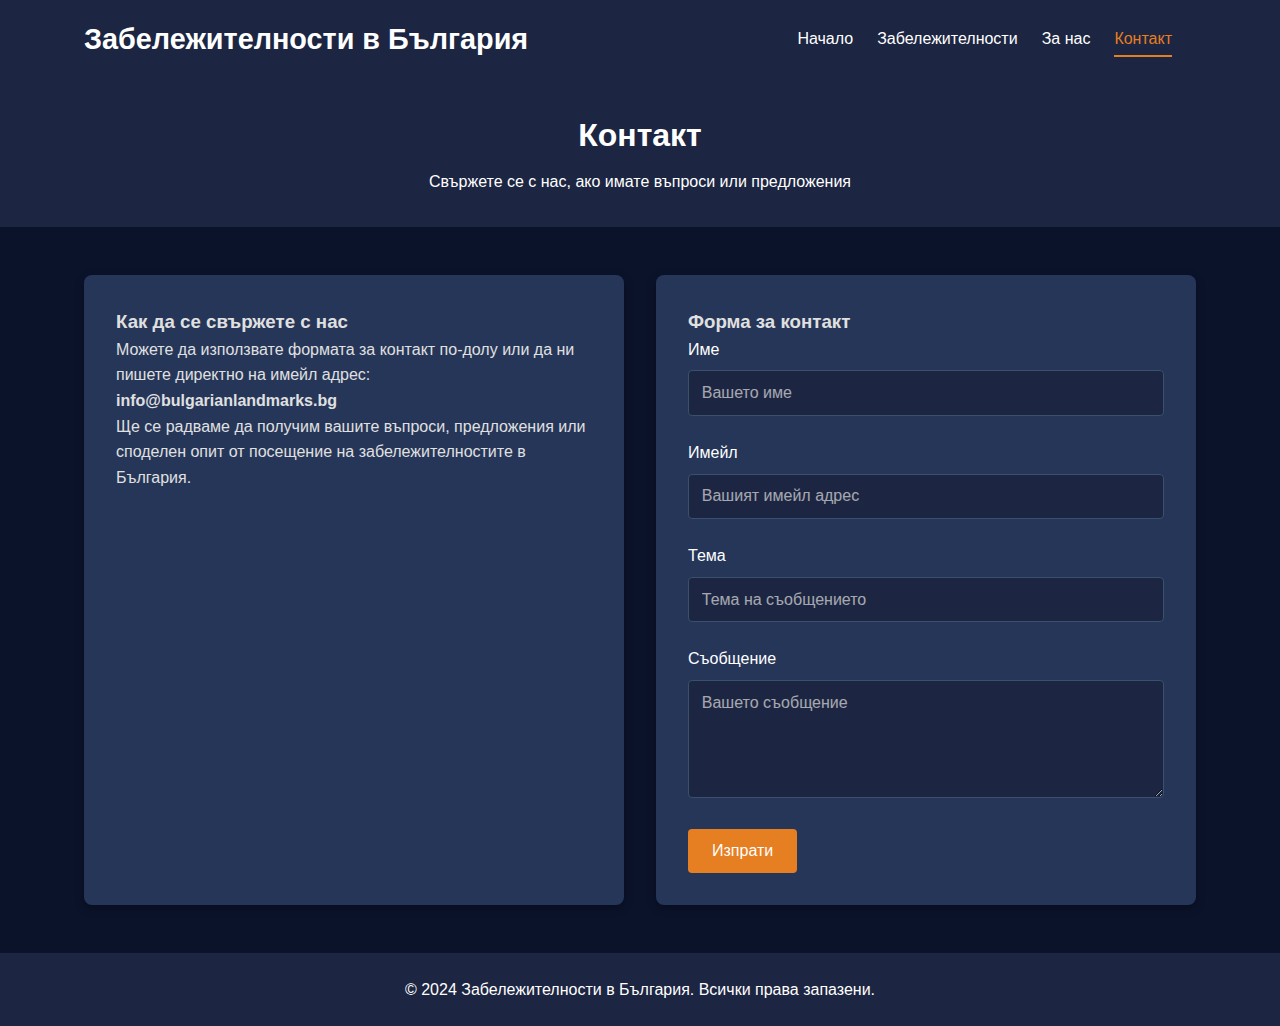
==== contact.html @ cce91a6a "git init" ====
<!DOCTYPE html>
<html lang="bg">
<head>
    <meta charset="UTF-8">
    <meta name="viewport" content="width=device-width, initial-scale=1.0">
    <title>Контакт - Забележителности в България</title>
    <link rel="stylesheet" href="css/style.css">
</head>
<body>
    <header>
        <div class="container">
            <h1>Забележителности в България</h1>
            <nav>
                <ul>
                    <li><a href="index.html">Начало</a></li>
                    <li><a href="landmarks.html">Забележителности</a></li>
                    <li><a href="about.html">За нас</a></li>
                    <li><a href="contact.html" class="active">Контакт</a></li>
                </ul>
            </nav>
        </div>
    </header>

    <main>
        <section class="page-title">
            <div class="container">
                <h2>Контакт</h2>
                <p>Свържете се с нас, ако имате въпроси или предложения</p>
            </div>
        </section>

        <section class="contact-content">
            <div class="container">
                <div class="contact-info">
                    <h3>Как да се свържете с нас</h3>
                    <p>Можете да използвате формата за контакт по-долу или да ни пишете директно на имейл адрес: <strong>info@bulgarianlandmarks.bg</strong></p>
                    <p>Ще се радваме да получим вашите въпроси, предложения или споделен опит от посещение на забележителностите в България.</p>
                </div>

                <div class="contact-form">
                    <h3>Форма за контакт</h3>
                    <form>
                        <div class="form-group">
                            <label for="name">Име</label>
                            <input type="text" id="name" name="name" placeholder="Вашето име" required>
                        </div>
                        
                        <div class="form-group">
                            <label for="email">Имейл</label>
                            <input type="email" id="email" name="email" placeholder="Вашият имейл адрес" required>
                        </div>
                        
                        <div class="form-group">
                            <label for="subject">Тема</label>
                            <input type="text" id="subject" name="subject" placeholder="Тема на съобщението">
                        </div>
                        
                        <div class="form-group">
                            <label for="message">Съобщение</label>
                            <textarea id="message" name="message" rows="5" placeholder="Вашето съобщение" required></textarea>
                        </div>
                        
                        <button type="submit" class="btn">Изпрати</button>
                    </form>
                </div>
            </div>
        </section>
    </main>

    <footer>
        <div class="container">
            <p>&copy; 2024 Забележителности в България. Всички права запазени.</p>
        </div>
    </footer>
</body>
</html>
---- css/style.css ----
/* Base styles */
:root {
    --primary-color: #3a506b;
    --secondary-color: #1c2541;
    --accent-color: #e67e22;
    --dark-bg: #0b132b;
    --medium-bg: #1c2541;
    --light-bg: #253659;
    --dark-text: #e0e0e0;
    --light-text: #ffffff;
    --border-color: #3a506b;
}

* {
    margin: 0;
    padding: 0;
    box-sizing: border-box;
}

html, body {
    height: 100%;
}

body {
    font-family: 'Segoe UI', Tahoma, Geneva, Verdana, sans-serif;
    line-height: 1.6;
    color: var(--dark-text);
    background-color: var(--dark-bg);
    display: flex;
    flex-direction: column;
}

.container {
    width: 90%;
    max-width: 1200px;
    margin: 0 auto;
    padding: 0 20px;
}

main {
    flex: 1 0 auto;
}

img {
    max-width: 100%;
    height: auto;
    display: block;
}

a {
    text-decoration: none;
    color: var(--accent-color);
}

ul {
    list-style: none;
}

/* Header styles */
header {
    background-color: var(--medium-bg);
    color: var(--light-text);
    padding: 1rem 0;
    box-shadow: 0 2px 5px rgba(0, 0, 0, 0.3);
}

header h1 {
    margin-bottom: 1rem;
    font-size: 1.8rem;
}

header nav ul {
    display: flex;
    flex-wrap: wrap;
}

header nav ul li {
    margin-right: 1.5rem;
}

header nav ul li a {
    color: var(--light-text);
    font-weight: 500;
    padding: 0.5rem 0;
    transition: all 0.3s ease;
    border-bottom: 2px solid transparent;
}

header nav ul li a:hover,
header nav ul li a.active {
    border-bottom: 2px solid var(--accent-color);
    color: var(--accent-color);
}

/* Hero section */
.hero {
    background-color: var(--secondary-color);
    color: var(--light-text);
    padding: 3rem 0;
    text-align: center;
}

.hero h2 {
    font-size: 2.5rem;
    margin-bottom: 1rem;
}

.hero p {
    font-size: 1.2rem;
    max-width: 800px;
    margin: 0 auto;
}

/* Intro section */
.intro {
    padding: 3rem 0;
    text-align: center;
}

.intro h2 {
    margin-bottom: 1.5rem;
    color: var(--light-text);
}

.intro p {
    margin-bottom: 1.5rem;
    max-width: 800px;
    margin-left: auto;
    margin-right: auto;
}

/* Page title */
.page-title {
    background-color: var(--secondary-color);
    color: var(--light-text);
    padding: 2rem 0;
    text-align: center;
}

.page-title h2 {
    font-size: 2rem;
    margin-bottom: 0.5rem;
}

/* Landmarks section */
.landmarks {
    padding: 3rem 0;
}

.landmark-card {
    display: flex;
    flex-direction: column;
    margin-bottom: 3rem;
    background-color: var(--light-bg);
    border-radius: 8px;
    overflow: hidden;
    box-shadow: 0 3px 10px rgba(0, 0, 0, 0.3);
}

.landmark-image {
    height: 300px;
    overflow: hidden;
}

.landmark-image img {
    width: 100%;
    height: 100%;
    object-fit: cover;
    transition: transform 0.3s ease;
}

.landmark-card:hover .landmark-image img {
    transform: scale(1.05);
}

.landmark-info {
    padding: 1.5rem;
}

.landmark-info h3 {
    color: var(--light-text);
    margin-bottom: 1rem;
    font-size: 1.5rem;
}

.landmark-info p {
    margin-bottom: 1rem;
}

/* About section */
.about-content {
    padding: 3rem 0;
}

.about-info {
    background-color: var(--light-bg);
    padding: 2rem;
    border-radius: 8px;
    box-shadow: 0 3px 10px rgba(0, 0, 0, 0.3);
}

.about-info h3 {
    color: var(--light-text);
    margin: 1.5rem 0 1rem;
}

.about-info h3:first-child {
    margin-top: 0;
}

/* Contact section */
.contact-content {
    padding: 3rem 0;
    display: flex;
    flex-direction: column;
}

.contact-info {
    background-color: var(--light-bg);
    padding: 2rem;
    border-radius: 8px;
    box-shadow: 0 3px 10px rgba(0, 0, 0, 0.3);
    margin-bottom: 2rem;
}

.contact-form {
    background-color: var(--light-bg);
    padding: 2rem;
    border-radius: 8px;
    box-shadow: 0 3px 10px rgba(0, 0, 0, 0.3);
}

.form-group {
    margin-bottom: 1.5rem;
}

.form-group label {
    display: block;
    margin-bottom: 0.5rem;
    font-weight: 500;
    color: var(--light-text);
}

.form-group input,
.form-group textarea {
    width: 100%;
    padding: 0.8rem;
    border: 1px solid var(--border-color);
    border-radius: 4px;
    font-family: inherit;
    font-size: 1rem;
    background-color: var(--medium-bg);
    color: var(--light-text);
}

.form-group input::placeholder,
.form-group textarea::placeholder {
    color: var(--dark-text);
    opacity: 0.7;
}

.form-group textarea {
    resize: vertical;
}

/* Button styles */
.btn {
    display: inline-block;
    background-color: var(--accent-color);
    color: var(--light-text);
    padding: 0.8rem 1.5rem;
    border: none;
    border-radius: 4px;
    cursor: pointer;
    font-size: 1rem;
    font-weight: 500;
    transition: background-color 0.3s ease;
}

.btn:hover {
    background-color: #d35400;
    color: var(--light-text);
}

/* Footer styles */
footer {
    background-color: var(--medium-bg);
    color: var(--light-text);
    padding: 1.5rem 0;
    text-align: center;
    flex-shrink: 0;
    margin-top: auto;
}

/* Responsive styles */
@media (min-width: 768px) {
    header h1 {
        margin-bottom: 0;
    }

    header .container {
        display: flex;
        justify-content: space-between;
        align-items: center;
    }

    .landmark-card {
        flex-direction: row;
    }

    .landmark-image {
        width: 40%;
        height: auto;
    }

    .landmark-info {
        width: 60%;
    }

    .contact-content .container {
        display: flex;
        flex-direction: row;
        gap: 2rem;
    }

    .contact-info, 
    .contact-form {
        width: 50%;
        margin-bottom: 0;
    }
}

@media (max-width: 767px) {
    header nav ul {
        margin-top: 1rem;
    }

    header nav ul li {
        margin-bottom: 0.5rem;
    }
}
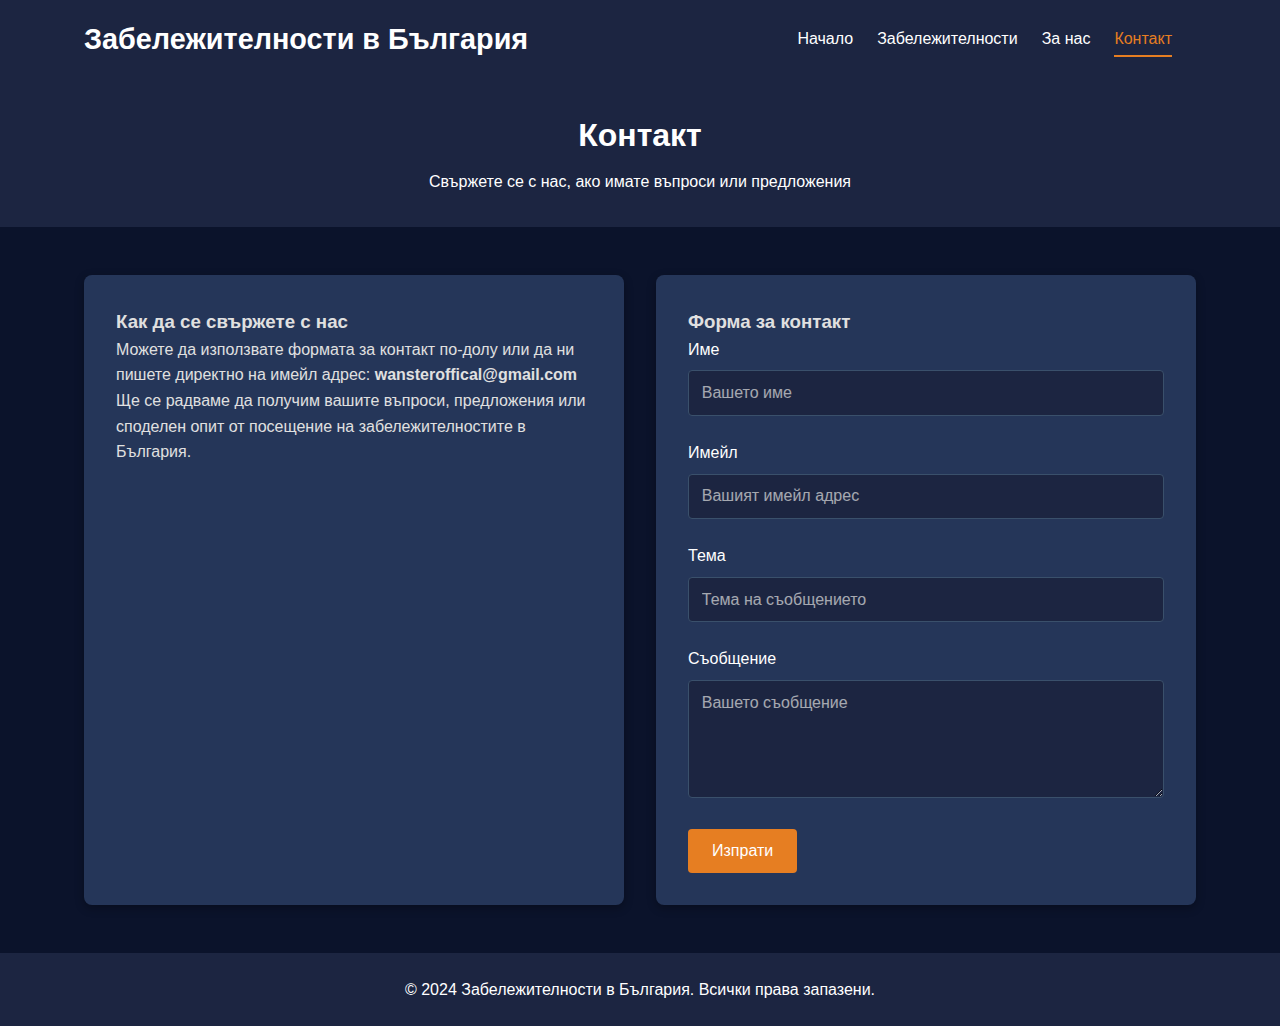
==== commit ba97f2eb: "changed email" ====
--- a/contact.html
+++ b/contact.html
@@ -33,7 +33,7 @@
             <div class="container">
                 <div class="contact-info">
                     <h3>Как да се свържете с нас</h3>
-                    <p>Можете да използвате формата за контакт по-долу или да ни пишете директно на имейл адрес: <strong>info@bulgarianlandmarks.bg</strong></p>
+                    <p>Можете да използвате формата за контакт по-долу или да ни пишете директно на имейл адрес: <strong>wansteroffical@gmail.com</strong></p>
                     <p>Ще се радваме да получим вашите въпроси, предложения или споделен опит от посещение на забележителностите в България.</p>
                 </div>
 
